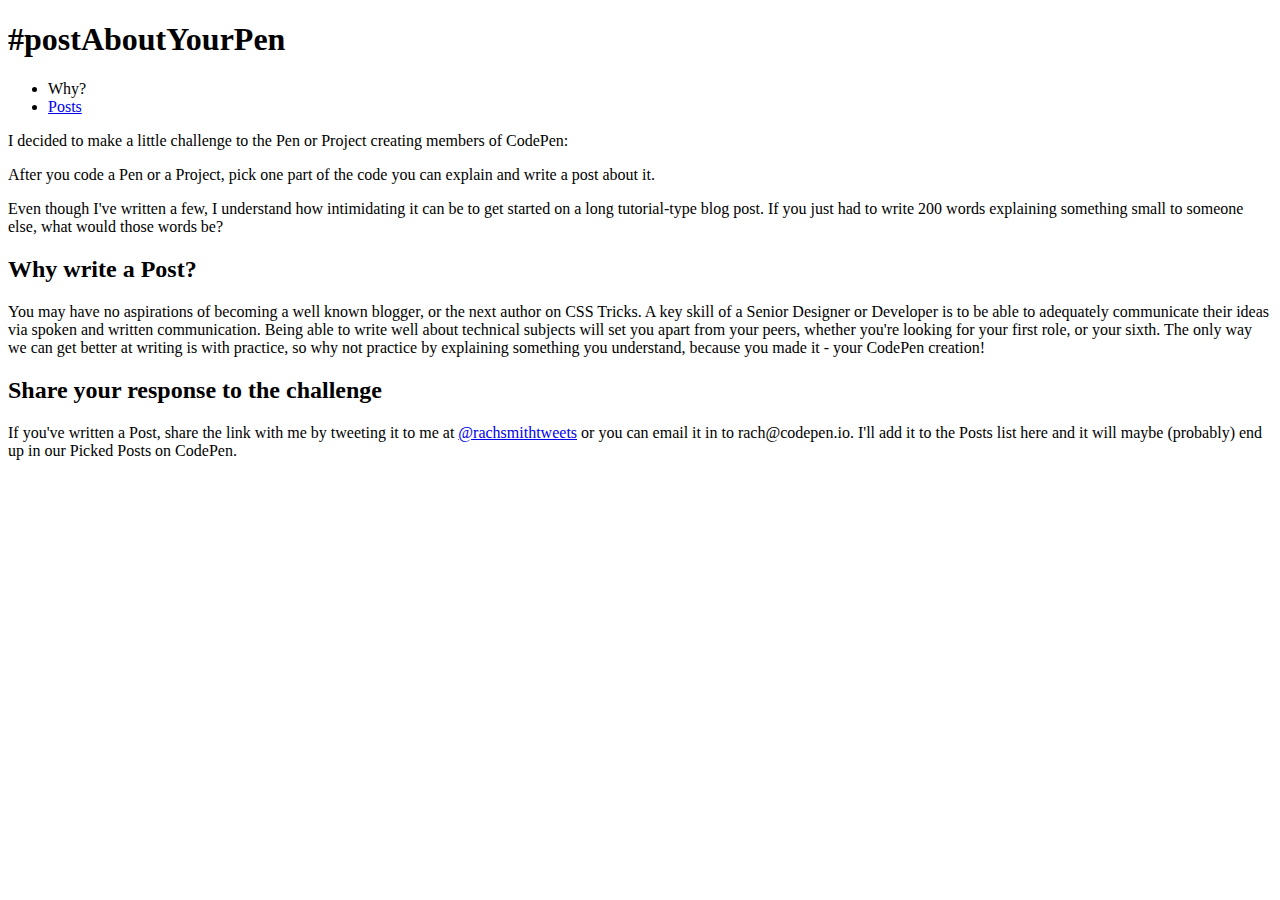
==== index.html @ c2602004 "Add files via upload" ====
<!DOCTYPE html>
<html lang="en">
<head>
  
  <!--  Meta  -->
  <meta charset="UTF-8" />
  <title>#PostAboutYourPen</title>
  
  <meta name="twitter:card" content="summary">
  <meta name="twitter:site" content="@CodePen">
  <meta name="twitter:title" content="#PostAboutYourPen">
  <meta name="twitter:description" content="A challenge for Pen or Project creators: after you code a Pen or a Project, pick one part of the code you can explain and write a post about it.">
  <meta name="twitter:image" content="https://s3-us-west-2.amazonaws.com/codepen-thumbnails/Project/96873/thumbnail-temp.png">
  <meta name="twitter:creator" content="@rachsmithtweets">

  <meta property="og:title" content="#PostAboutYourPen" />
  <meta property="og:type" content="article" />
  <meta property="og:description" content="A challenge for Pen or Project creators: after you code a Pen or a Project, pick one part of the code you can explain and write a post about it." />
  <meta property="og:image" content="https://s3-us-west-2.amazonaws.com/codepen-thumbnails/Project/96873/thumbnail-temp.png" itemprop="thumbnailUrl" />
  <meta property="og:url" content="http://postaboutyourpen.online" />
  <meta property="og:site_name" content="Post About Your Pen" />
  <meta property="article:author" content="Rachel Smith" />
  
  <!--  Styles  -->
  <link rel="stylesheet" href="styles/index.processed.css">
  <link href="https://fonts.googleapis.com/css?family=PT+Sans|Patua+One" rel="stylesheet">
</head>
<body>
  
  <div class="wrap">
    <h1>#postAboutYourPen</h1>
    <nav>
      <ul class="nav">
        <li><span>Why?</span></li>
        <li><a href="posts.html">Posts</a></li>
      </ul>
    </nav>

    <p>I decided to make a little challenge to the Pen or 
      Project creating members of CodePen:</p>
    <p class="emphasized">After you code a Pen or a Project, pick one part of 
      the code you can explain and write a post about it.</p>

    <p>Even though I've written a few, I understand how 
      intimidating it can be to get started on a long 
      tutorial-type blog post. If you just had to write 200 
      words explaining something small to someone else, what 
      would those words be?</p>

    <h2>Why write a Post?</h2>

    <p>You may have no aspirations of becoming a well known
      blogger, or the next author on CSS Tricks. A key skill
      of a Senior Designer or Developer is to be able to 
      adequately communicate their ideas via spoken and 
      written communication. Being able to write well about
      technical subjects will set you apart from your peers,
      whether you're looking for your first role, or your 
      sixth. The only way we can get better at writing is 
      with practice, so why not practice by explaining something
      you understand, because you made it - your CodePen creation!</p>

    <h2>Share your response to the challenge</h2>

    <p>If you've written a Post, share the link with me by 
      tweeting it to me at 
      <a href="https://twitter.com/rachsmithtweets">@rachsmithtweets</a> 
      or you can email it in to rach@codepen.io. I'll add it to the
      Posts list here and it will maybe (probably) end up in our Picked
      Posts on CodePen.</p> 
  </div>
  
  <canvas id="canvas-1"></canvas>
  <canvas id="canvas-2"></canvas>
  
  <script src="scripts/index.js" type="text/javascript"></script>
  
</body>
</html>
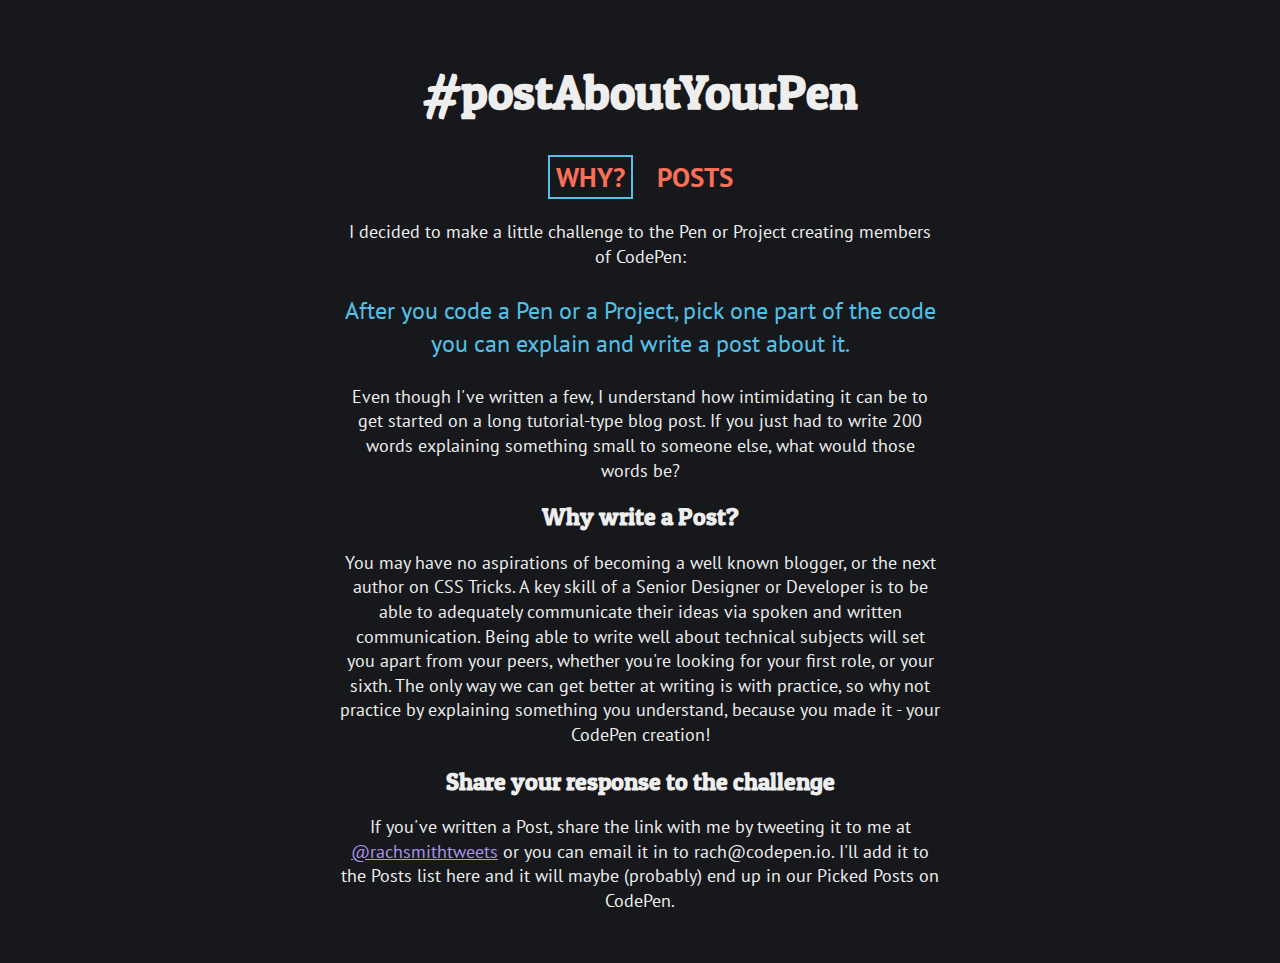
==== commit 6af22a36: "Update index.html" ====
--- a/index.html
+++ b/index.html
@@ -22,7 +22,7 @@
   <meta property="article:author" content="Rachel Smith" />
   
   <!--  Styles  -->
-  <link rel="stylesheet" href="styles/index.processed.css">
+  <link rel="stylesheet" href="index.processed.css">
   <link href="https://fonts.googleapis.com/css?family=PT+Sans|Patua+One" rel="stylesheet">
 </head>
 <body>
@@ -76,4 +76,4 @@
   <script src="scripts/index.js" type="text/javascript"></script>
   
 </body>
-</html>+</html>
--- a/index.processed.css
+++ b/index.processed.css
@@ -0,0 +1,684 @@
+:root {
+  --dark-grey-color: #16181b;
+  --red-color: #EB5767;
+  --orange-color: #F96F57;
+  --yellow-color: #FECD60;
+  --green-color: #A1D26E;
+  --mint-color: #4FCEAE;
+  --aqua-color: #55C0E6;
+  --blue-color: #609EE9;
+  --purple-color: #AC94EA;
+  --pink-color: #EA89BE;
+}
+
+/*! normalize.css v7.0.0 | MIT License | github.com/necolas/normalize.css */
+
+/* Document
+   ========================================================================== */
+
+/**
+ * 1. Correct the line height in all browsers.
+ * 2. Prevent adjustments of font size after orientation changes in
+ *    IE on Windows Phone and in iOS.
+ */
+
+html {
+  line-height: 1.15;
+  /* 1 */
+  -ms-text-size-adjust: 100%;
+  /* 2 */
+  -webkit-text-size-adjust: 100%;
+  /* 2 */
+}
+
+/* Sections
+   ========================================================================== */
+
+/**
+ * Remove the margin in all browsers (opinionated).
+ */
+
+body {
+  margin: 0;
+}
+
+/**
+ * Add the correct display in IE 9-.
+ */
+
+article,
+aside,
+footer,
+header,
+nav,
+section {
+  display: block;
+}
+
+/**
+ * Correct the font size and margin on `h1` elements within `section` and
+ * `article` contexts in Chrome, Firefox, and Safari.
+ */
+
+h1 {
+  font-size: 2em;
+  margin: 0.67em 0;
+}
+
+/* Grouping content
+   ========================================================================== */
+
+/**
+ * Add the correct display in IE 9-.
+ * 1. Add the correct display in IE.
+ */
+
+figcaption,
+figure,
+main {
+  /* 1 */
+  display: block;
+}
+
+/**
+ * Add the correct margin in IE 8.
+ */
+
+figure {
+  margin: 1em 40px;
+}
+
+/**
+ * 1. Add the correct box sizing in Firefox.
+ * 2. Show the overflow in Edge and IE.
+ */
+
+hr {
+  box-sizing: content-box;
+  /* 1 */
+  height: 0;
+  /* 1 */
+  overflow: visible;
+  /* 2 */
+}
+
+/**
+ * 1. Correct the inheritance and scaling of font size in all browsers.
+ * 2. Correct the odd `em` font sizing in all browsers.
+ */
+
+pre {
+  font-family: monospace, monospace;
+  /* 1 */
+  font-size: 1em;
+  /* 2 */
+}
+
+/* Text-level semantics
+   ========================================================================== */
+
+/**
+ * 1. Remove the gray background on active links in IE 10.
+ * 2. Remove gaps in links underline in iOS 8+ and Safari 8+.
+ */
+
+a {
+  background-color: transparent;
+  /* 1 */
+  -webkit-text-decoration-skip: objects;
+  /* 2 */
+}
+
+/**
+ * 1. Remove the bottom border in Chrome 57- and Firefox 39-.
+ * 2. Add the correct text decoration in Chrome, Edge, IE, Opera, and Safari.
+ */
+
+abbr[title] {
+  border-bottom: none;
+  /* 1 */
+  text-decoration: underline;
+  /* 2 */
+  text-decoration: underline dotted;
+  /* 2 */
+}
+
+/**
+ * Prevent the duplicate application of `bolder` by the next rule in Safari 6.
+ */
+
+b,
+strong {
+  font-weight: inherit;
+}
+
+/**
+ * Add the correct font weight in Chrome, Edge, and Safari.
+ */
+
+b,
+strong {
+  font-weight: bolder;
+}
+
+/**
+ * 1. Correct the inheritance and scaling of font size in all browsers.
+ * 2. Correct the odd `em` font sizing in all browsers.
+ */
+
+code,
+kbd,
+samp {
+  font-family: monospace, monospace;
+  /* 1 */
+  font-size: 1em;
+  /* 2 */
+}
+
+/**
+ * Add the correct font style in Android 4.3-.
+ */
+
+dfn {
+  font-style: italic;
+}
+
+/**
+ * Add the correct background and color in IE 9-.
+ */
+
+mark {
+  background-color: #ff0;
+  color: #000;
+}
+
+/**
+ * Add the correct font size in all browsers.
+ */
+
+small {
+  font-size: 80%;
+}
+
+/**
+ * Prevent `sub` and `sup` elements from affecting the line height in
+ * all browsers.
+ */
+
+sub,
+sup {
+  font-size: 75%;
+  line-height: 0;
+  position: relative;
+  vertical-align: baseline;
+}
+
+sub {
+  bottom: -0.25em;
+}
+
+sup {
+  top: -0.5em;
+}
+
+/* Embedded content
+   ========================================================================== */
+
+/**
+ * Add the correct display in IE 9-.
+ */
+
+audio,
+video {
+  display: inline-block;
+}
+
+/**
+ * Add the correct display in iOS 4-7.
+ */
+
+audio:not([controls]) {
+  display: none;
+  height: 0;
+}
+
+/**
+ * Remove the border on images inside links in IE 10-.
+ */
+
+img {
+  border-style: none;
+}
+
+/**
+ * Hide the overflow in IE.
+ */
+
+svg:not(:root) {
+  overflow: hidden;
+}
+
+/* Forms
+   ========================================================================== */
+
+/**
+ * 1. Change the font styles in all browsers (opinionated).
+ * 2. Remove the margin in Firefox and Safari.
+ */
+
+button,
+input,
+optgroup,
+select,
+textarea {
+  font-family: sans-serif;
+  /* 1 */
+  font-size: 100%;
+  /* 1 */
+  line-height: 1.15;
+  /* 1 */
+  margin: 0;
+  /* 2 */
+}
+
+/**
+ * Show the overflow in IE.
+ * 1. Show the overflow in Edge.
+ */
+
+button,
+input {
+  /* 1 */
+  overflow: visible;
+}
+
+/**
+ * Remove the inheritance of text transform in Edge, Firefox, and IE.
+ * 1. Remove the inheritance of text transform in Firefox.
+ */
+
+button,
+select {
+  /* 1 */
+  text-transform: none;
+}
+
+/**
+ * 1. Prevent a WebKit bug where (2) destroys native `audio` and `video`
+ *    controls in Android 4.
+ * 2. Correct the inability to style clickable types in iOS and Safari.
+ */
+
+button,
+html [type="button"],
+[type="reset"],
+[type="submit"] {
+  -webkit-appearance: button;
+  /* 2 */
+}
+
+/**
+ * Remove the inner border and padding in Firefox.
+ */
+
+button::-moz-focus-inner,
+[type="button"]::-moz-focus-inner,
+[type="reset"]::-moz-focus-inner,
+[type="submit"]::-moz-focus-inner {
+  border-style: none;
+  padding: 0;
+}
+
+/**
+ * Restore the focus styles unset by the previous rule.
+ */
+
+button:-moz-focusring,
+[type="button"]:-moz-focusring,
+[type="reset"]:-moz-focusring,
+[type="submit"]:-moz-focusring {
+  outline: 1px dotted ButtonText;
+}
+
+/**
+ * Correct the padding in Firefox.
+ */
+
+fieldset {
+  padding: 0.35em 0.75em 0.625em;
+}
+
+/**
+ * 1. Correct the text wrapping in Edge and IE.
+ * 2. Correct the color inheritance from `fieldset` elements in IE.
+ * 3. Remove the padding so developers are not caught out when they zero out
+ *    `fieldset` elements in all browsers.
+ */
+
+legend {
+  box-sizing: border-box;
+  /* 1 */
+  color: inherit;
+  /* 2 */
+  display: table;
+  /* 1 */
+  max-width: 100%;
+  /* 1 */
+  padding: 0;
+  /* 3 */
+  white-space: normal;
+  /* 1 */
+}
+
+/**
+ * 1. Add the correct display in IE 9-.
+ * 2. Add the correct vertical alignment in Chrome, Firefox, and Opera.
+ */
+
+progress {
+  display: inline-block;
+  /* 1 */
+  vertical-align: baseline;
+  /* 2 */
+}
+
+/**
+ * Remove the default vertical scrollbar in IE.
+ */
+
+textarea {
+  overflow: auto;
+}
+
+/**
+ * 1. Add the correct box sizing in IE 10-.
+ * 2. Remove the padding in IE 10-.
+ */
+
+[type="checkbox"],
+[type="radio"] {
+  box-sizing: border-box;
+  /* 1 */
+  padding: 0;
+  /* 2 */
+}
+
+/**
+ * Correct the cursor style of increment and decrement buttons in Chrome.
+ */
+
+[type="number"]::-webkit-inner-spin-button,
+[type="number"]::-webkit-outer-spin-button {
+  height: auto;
+}
+
+/**
+ * 1. Correct the odd appearance in Chrome and Safari.
+ * 2. Correct the outline style in Safari.
+ */
+
+[type="search"] {
+  -webkit-appearance: textfield;
+  /* 1 */
+  outline-offset: -2px;
+  /* 2 */
+}
+
+/**
+ * Remove the inner padding and cancel buttons in Chrome and Safari on macOS.
+ */
+
+[type="search"]::-webkit-search-cancel-button,
+[type="search"]::-webkit-search-decoration {
+  -webkit-appearance: none;
+}
+
+/**
+ * 1. Correct the inability to style clickable types in iOS and Safari.
+ * 2. Change font properties to `inherit` in Safari.
+ */
+
+::-webkit-file-upload-button {
+  -webkit-appearance: button;
+  /* 1 */
+  font: inherit;
+  /* 2 */
+}
+
+/* Interactive
+   ========================================================================== */
+
+/*
+ * Add the correct display in IE 9-.
+ * 1. Add the correct display in Edge, IE, and Firefox.
+ */
+
+details,
+menu {
+  display: block;
+}
+
+/*
+ * Add the correct display in all browsers.
+ */
+
+summary {
+  display: list-item;
+}
+
+/* Scripting
+   ========================================================================== */
+
+/**
+ * Add the correct display in IE 9-.
+ */
+
+canvas {
+  display: inline-block;
+}
+
+/**
+ * Add the correct display in IE.
+ */
+
+template {
+  display: none;
+}
+
+/* Hidden
+   ========================================================================== */
+
+/**
+ * Add the correct display in IE 10-.
+ */
+
+[hidden] {
+  display: none;
+}
+
+h1:hover,
+.nav li a:hover {
+  animation: colorchange 3s infinite alternate;
+}
+
+@keyframes colorchange {
+  10% {
+    color: var(--red-color);
+  }
+  20% {
+    color: var(--orange-color);
+  }
+  30% {
+    color: var(--yellow-color);
+  }
+  40% {
+    color: var(--green-color);
+  }
+  50% {
+    color: var(--mint-color);
+  }
+  60% {
+    color: var(--aqua-color);
+  }
+  70% {
+    color: var(--blue-color);
+  }
+  80% {
+    color: var(--purple-color);
+  }
+  90% {
+    color: var(--pink-color);
+  }
+  100% {
+    color: var(--red-color);
+  }
+}
+
+@keyframes backgroundchange {
+  10% {
+    background: var(--red-color);
+  }
+  20% {
+    background: var(--orange-color);
+  }
+  30% {
+    background: var(--yellow-color);
+  }
+  40% {
+    background: var(--green-color);
+  }
+  50% {
+    background: var(--mint-color);
+  }
+  60% {
+    background: var(--aqua-color);
+  }
+  70% {
+    background: var(--blue-color);
+  }
+  80% {
+    background: var(--purple-color);
+  }
+  90% {
+    background: var(--pink-color);
+  }
+  100% {
+    background: var(--red-color);
+  }
+}
+
+html,
+body {
+  width: 100%;
+}
+
+body {
+  background: #f5f5f5;
+  text-align: center;
+  font-family: 'PT Sans', sans-serif;
+  background: var(--dark-grey-color);
+  color: #eee;
+}
+
+a {
+  color: var(--purple-color);
+}
+
+.wrap {
+  width: 90%;
+  max-width: 600px;
+  margin: 0 auto;
+  padding: 2em 0;
+}
+
+h1,
+h2 {
+  font-family: 'Patua One', cursive;
+}
+
+h1 {
+  color: #eee;
+  font-size: 3rem;
+}
+
+.nav {
+  list-style: none;
+  margin: 0px;
+  padding: 0px;
+}
+
+.nav li {
+  display: inline-block;
+  padding: 10px;
+  text-transform: uppercase;
+  font-weight: bold;
+  font-size: 1.7rem;
+  color: var(--orange-color);
+}
+
+.nav li span {
+  padding: 2px 6px;
+  border: 2px solid var(--aqua-color);
+}
+
+.nav li a {
+  text-decoration: none;
+  color: inherit;
+}
+
+p {
+  font-size: 1.1rem;
+  line-height: 1.4;
+}
+
+.emphasized {
+  color: var(--aqua-color);
+  font-size: 1.5rem;
+}
+
+.post-list {
+  margin: 0px;
+  padding: 0px;
+  line-height: 1.4;
+  font-size: 1.2rem;
+  list-style: none;
+  text-align: left;
+}
+
+.post-list li {
+  margin: 1em 0;
+}
+
+.post-list a {
+  padding: 2px;
+  position: relative;
+}
+
+.post-list a:hover {
+  background: #EF609B;
+  color: #fff;
+  animation: backgroundchange 3s infinite alternate;
+}
+
+@media (max-width: 700px) {
+  h1 {
+    font-size: 2rem;
+  }
+}
+
+#canvas-1,
+#canvas-2 {
+  width: 500px;
+  height: 400px;
+  position: absolute;
+}
+
+#canvas-1 {
+  left: 0px;
+  top: 0px;
+}
+
+#canvas-2 {
+  right: 0px;
+  top: 0px;
+}